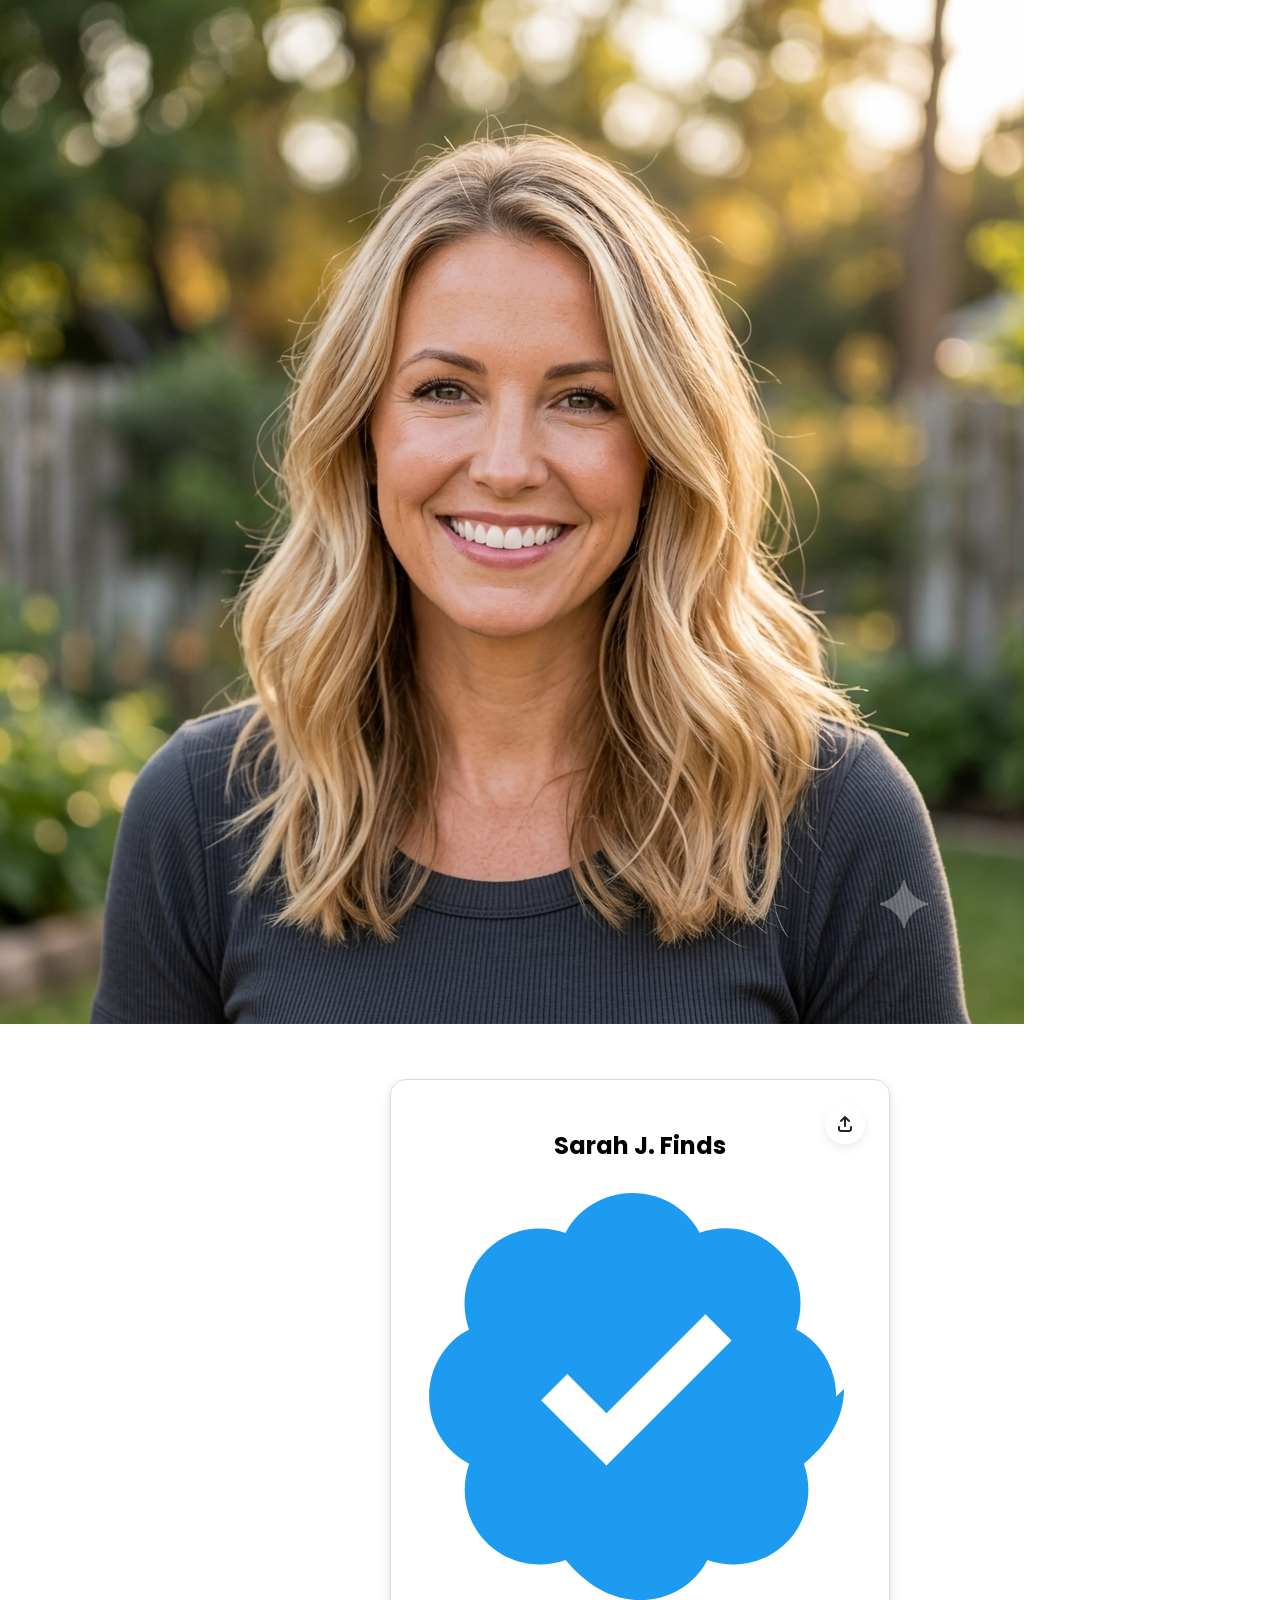
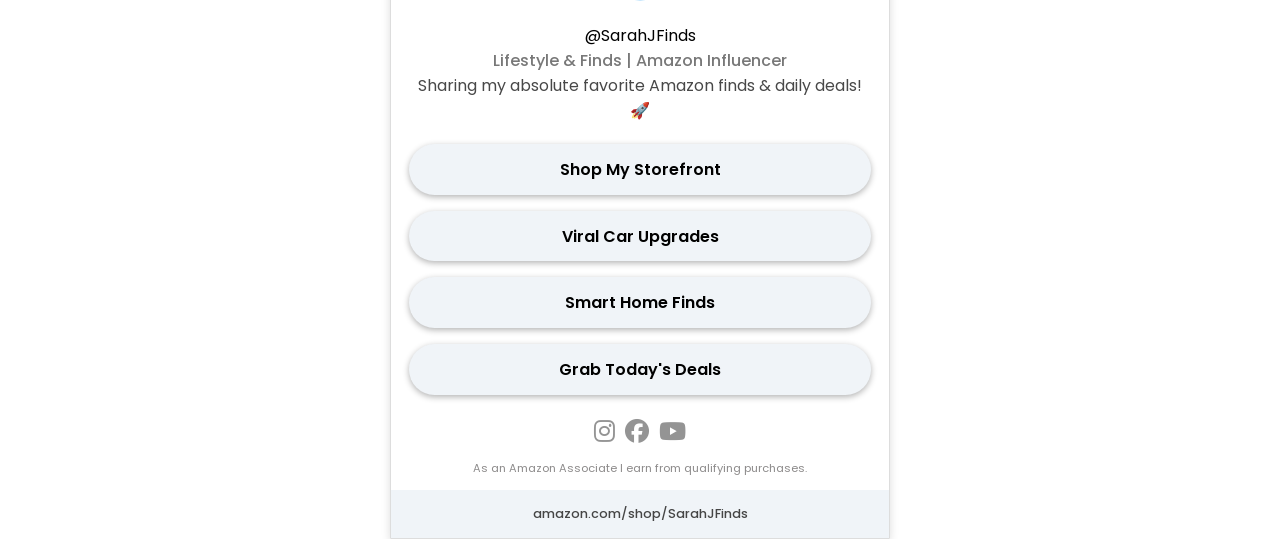
==== index.html @ 6eb3b2db "Update index.html" ====
<!DOCTYPE html>
<html lang="en">

<head>
    <meta charset="UTF-8">
    <meta name="viewport" content="width=device-width, initial-scale=1.0, viewport-fit=cover">
    <title>Emily Knight Finds</title>
    <link rel="stylesheet" href="style.css?v=6">
    <link rel="icon" type="image/webp" href="/favicon.webp">
    <link rel="stylesheet" href="https://cdnjs.cloudflare.com/ajax/libs/font-awesome/6.5.1/css/all.min.css">
    <link href="https://fonts.googleapis.com/css2?family=Poppins:wght@400;500;600;700&display=swap" rel="stylesheet">
</head>

<body>
    <main>
        <div class="top-banner"></div>
        <div class="profile-section">
            <img src="avatar.png" class="profile-pic" alt="Profile">
        </div>

        <section class="bio-card">
            <button class="bio-card__share-btn" onclick="sharePage()" aria-label="Share Page">
                <i class="fa-solid fa-arrow-up-from-bracket"></i>
            </button>

            <div class="bio-card__user-info">
                <h2 class="bio-card__title">
                    Sarah J. Finds
                    <svg class="bio-card__verified-icon" viewBox="0 0 24 24" fill="none">
                        <path
                            d="M22.5 12.5c0-1.58-.875-2.95-2.148-3.6.154-.435.238-.905.238-1.4 0-2.21-1.79-4-4-4-.495 0-.965.084-1.4.238C14.55 2.475 13.18 1.6 11.6 1.6c-1.58 0-2.95.875-3.6 2.148-.435-.154-.905-.238-1.4-.238-2.21 0-4 1.79-4 4 0 .495.084.965.238 1.4C1.575 9.55.7 10.92.7 12.5c0 1.58.875 2.95 2.148 3.6-.154.435-.238.905-.238 1.4 0 2.21 1.79 4 4 4 .495 0 .965-.084 1.4-.238 1.05 1.273 2.42 2.148 4 2.148 1.58 0 2.95-.875 3.6-2.148.435.154.905.238 1.4.238 2.21 0 4-1.79 4-4 0-.495-.084-.965-.238-1.4 1.273-1.05 2.148-2.42 2.148-4z"
                            fill="#1d9bf0" />
                        <path d="M10.2 16.2l-3.5-3.5 1.4-1.4 2.1 2.1 5.3-5.3 1.4 1.4-6.7 6.7z" fill="#ffffff" />
                    </svg>
                </h2>
                <div class="sub-info">
                    <p class="bio-card__handle">@SarahJFinds</p>
                    <p class="bio-card__tag">Lifestyle & Finds | Amazon Influencer</p>
                    <p class="bio-card__desc">Sharing my absolute favorite Amazon finds & daily deals! 🚀</p>
                </div>
            </div>

            <section class="bio-card__links">
                <a class="bio-card__link-item" href="https://a.co/d/093No6jD">Shop My Storefront</a>
                <a class="bio-card__link-item"
                    href="https://www.amazon.com/shop/sarahjfinds/list/167Q8BBT20UN0?ref_=aipsflist&tag=sarahjfinds01-20">Viral
                    Car Upgrades</a>
                <a class="bio-card__link-item"
                    href="https://www.amazon.com/shop/sarahjfinds/list/2NCEA0ME5L32X?ref_=aipsflist&tag=sarahjfinds01-20">Smart
                    Home Finds</a>
                <a class="bio-card__link-item" href="https://a.co/d/093No6jD">Grab Today's Deals</a>
            </section>

            <section class="bio-card__socials">
                <a href="https://www.instagram.com/sarahjfinds">
                    <i class="fa-brands fa-instagram bio-card__social-icon"></i>
                </a>
                <a href="https://facebook.com/sarahjfinds">
                    <i class="fa-brands fa-facebook bio-card__social-icon"></i>
                </a>
                <a href="https://youtube.com/@SarahJFinds">
                    <i class="fa-brands fa-youtube bio-card__social-icon"></i>
                </a>
            </section>

            <span class="bio-card__disclosure">As an Amazon Associate I earn from qualifying purchases.</span>

            <footer class="bio-card__footer">
                <span>amazon.com/shop/SarahJFinds</span>
            </footer>
        </section>

        <script>
            function sharePage() {
                if (navigator.share) {
                    navigator.share({
                        title: document.title,
                        url: window.location.href
                    }).catch(err => console.log('Share canceled'));
                } else {
                    navigator.clipboard.writeText(window.location.href);
                    alert("Link copied to clipboard!");
                }
            }
        </script>
    </main>
</body>

</html>
---- style.css ----
* {
    padding: 0;
    margin: 0;
    box-sizing: border-box;
}

body {
    min-height: 100svh;
    display: flex;
    flex-direction: column;
    user-select: none;
    font-family: 'Poppins', ui-sans-serif, system-ui, -apple-system, BlinkMacSystemFont, "Segoe UI", Roboto, "Helvetica Neue", Arial, "Noto Sans", sans-serif;
}

.bio-card__bg-curve {
    fill: #f0f4f8;
    position: absolute;
    top: 0;
    left: 0;
    width: 100%;
    z-index: -1;
}

.bio-card {
    flex: 1;
    display: flex;
    flex-direction: column;
    align-items: center;
    text-align: center;
    gap: 0.8rem;
    padding-block: 3rem 0.5rem;
    margin: 0 auto;
    max-width: 500px;
    width: 100%;
    position: relative;
    padding-bottom: env(safe-area-inset-bottom);
}

.bio-card__share-btn {
    width: 2.5rem;
    height: 2.5rem;
    border-radius: 50%;
    background-color: #ffffff83;
    border: none;
    color: #222222;
    display: flex;
    align-items: center;
    justify-content: center;
    cursor: pointer;
    box-shadow: 0 4px 10px #00000014;
    transition: transform 0.2s ease, background-color 0.2s ease;
    position: absolute;
    top: 0;
    right: 0;
    margin: 1.5rem;
}

.bio-card__share-btn i {
    font-size: 1rem;
}

.bio-card__share-btn:hover {
    transform: scale(1.08);
    background-color: #ffffffc2;
}

.bio-card__avatar-box {
    aspect-ratio: 1;
    border-radius: 50%;
    border: 3px solid #ffffff;
    box-shadow: 0 0 0 3px #b2b1b1;
    object-fit: cover;
    overflow: hidden;
}

.bio-card__avatar-img {
    width: 100px;
    transform: scale(1.3);
    object-position: center 2px;
    pointer-events: none;
}

.bio-card__user-info {
    display: grid;
    gap: 0.2rem;
    width: 90%;
}

.bio-card__desc {
    font-size: 1rem;
    color: #484848;
}

.bio-card__tag {
    color: #787878;
    font-weight: 500;
}

.bio-card__links {
    margin-top: 0.5rem;
    display: grid;
    gap: 1rem;
    width: 100%;
    padding-inline: 1.1rem;
}

.bio-card__link-item {
    text-decoration: none;
    background: #f0f4f8;
    color: black;
    font-weight: 600;
    border-radius: 2rem;
    padding: 0.8rem;
    box-shadow: 0 2px 6px #b3b3b3;
    transition: 0.3s ease;
}

.bio-card__link-item:hover {
    transform: scale(1.02);
}

.bio-card__socials {
    margin-top: 0.75rem;
    display: flex;
    align-items: center;
    gap: 0.6rem;
}

.bio-card__social-icon {
    font-size: 24px;
    color: #949494;
    transition: 0.3s;
    cursor: pointer;
}

.bio-card__social-icon:hover {
    transform: scale(1.1);
}

.fa-instagram:hover {
    color: #ff00ee;
}

.fa-youtube:hover {
    color: #ff0000;
}

.fa-facebook:hover {
    color: #1877f2;
}

.bio-card__disclosure {
    margin-top: auto;
    font-size: 0.7rem;
    color: #8d8b8b;
}

.bio-card__footer {
    background: #f0f4f8;
    color: #454545;
    font-size: 0.80rem;
    font-weight: 500;
    min-height: 3rem;
    display: flex;
    justify-content: center;
    align-items: center;
    width: 100%;
}

@media(min-width: 500px) {
    .bio-card__bg-curve {
        display: none;
    }

    .bio-card {
        margin-top: 3rem;
        box-shadow: 0 3px 10px #ddd;
        border-radius: 1rem 1rem 0 0;
        border: 1px solid #ddd;
    }
}
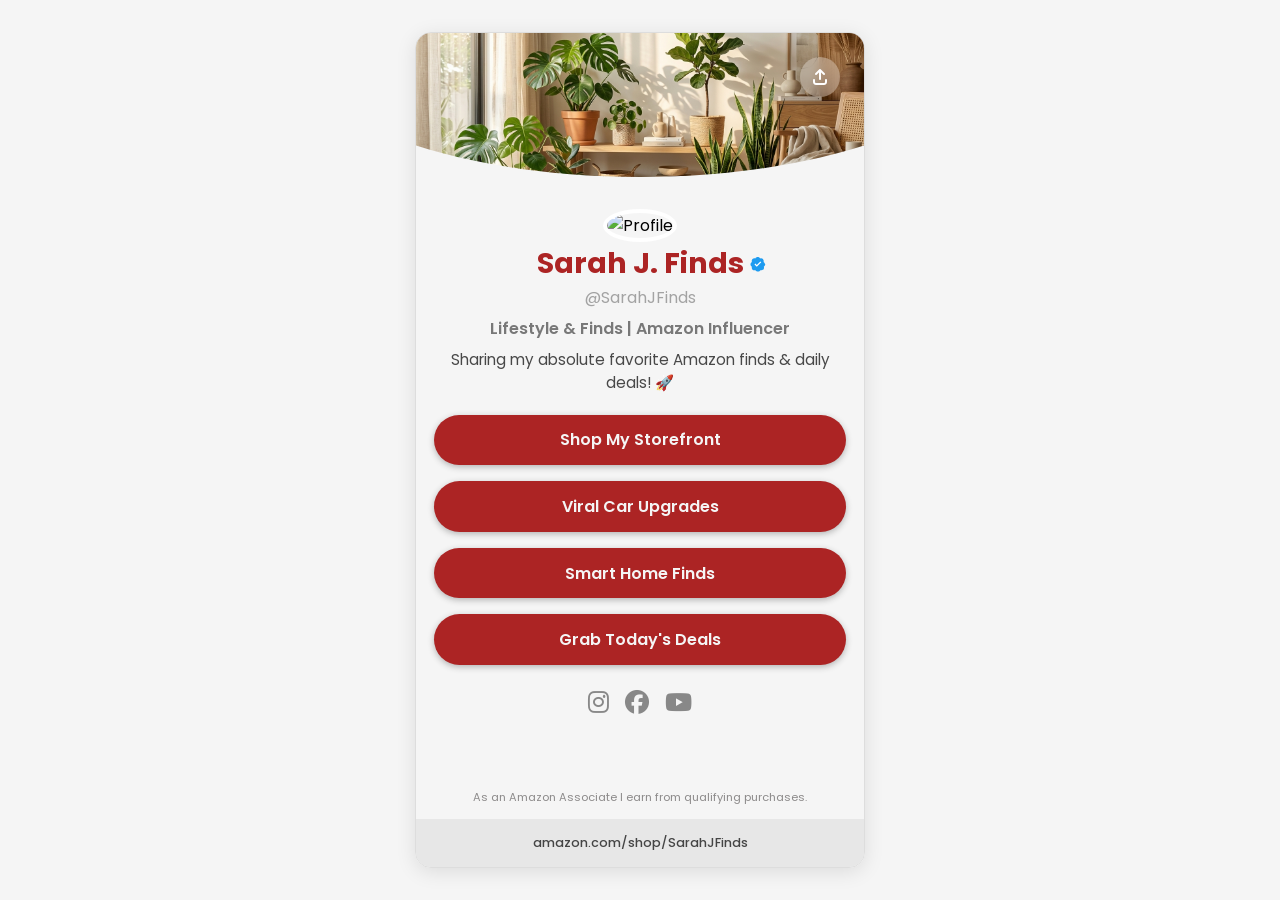
==== commit 02ee9448: "Update index.html" ====
--- a/index.html
+++ b/index.html
@@ -5,7 +5,7 @@
     <meta charset="UTF-8">
     <meta name="viewport" content="width=device-width, initial-scale=1.0, viewport-fit=cover">
     <title>Emily Knight Finds</title>
-    <link rel="stylesheet" href="style.css?v=6">
+    <link rel="stylesheet" href="style.css?v=2">
     <link rel="icon" type="image/webp" href="/favicon.webp">
     <link rel="stylesheet" href="https://cdnjs.cloudflare.com/ajax/libs/font-awesome/6.5.1/css/all.min.css">
     <link href="https://fonts.googleapis.com/css2?family=Poppins:wght@400;500;600;700&display=swap" rel="stylesheet">
--- a/style.css
+++ b/style.css
@@ -5,20 +5,42 @@
 }
 
 body {
+    background: whitesmoke;
     min-height: 100svh;
     display: flex;
+    justify-content: center;
+    user-select: none;
+    font-family: 'Poppins', ui-sans-serif, system-ui, -apple-system, sans-serif;
+}
+
+main {
+    position: relative;
+    display: flex;
     flex-direction: column;
-    user-select: none;
-    font-family: 'Poppins', ui-sans-serif, system-ui, -apple-system, BlinkMacSystemFont, "Segoe UI", Roboto, "Helvetica Neue", Arial, "Noto Sans", sans-serif;
-}
-
-.bio-card__bg-curve {
-    fill: #f0f4f8;
-    position: absolute;
-    top: 0;
-    left: 0;
-    width: 100%;
-    z-index: -1;
+    align-items: center;
+    max-width: 450px;
+    width: 100%;
+    min-height: 100vh;
+}
+
+.top-banner {
+    width: 100%;
+    height: 180px;
+    background-image: url('background-img.png');
+    background-size: cover;
+    background-position: center;
+    clip-path: ellipse(80% 80% at 50% 0);
+}
+
+.profile-pic {
+    aspect-ratio: 1;
+    width: clamp(130px, 35vw, 150px);
+    border-radius: 50%;
+    border: 4px solid #ffffff;
+    margin-top: -120px;
+    position: relative;
+    z-index: 10;
+    pointer-events: none;
 }
 
 .bio-card {
@@ -28,31 +50,29 @@
     align-items: center;
     text-align: center;
     gap: 0.8rem;
-    padding-block: 3rem 0.5rem;
-    margin: 0 auto;
-    max-width: 500px;
-    width: 100%;
-    position: relative;
-    padding-bottom: env(safe-area-inset-bottom);
+    width: 100%;
 }
 
 .bio-card__share-btn {
     width: 2.5rem;
     height: 2.5rem;
     border-radius: 50%;
-    background-color: #ffffff83;
+    background: rgba(255, 255, 255, 0.3);
+    backdrop-filter: blur(6px);
+    -webkit-backdrop-filter: blur(8px);
     border: none;
-    color: #222222;
+    box-shadow: 0 4px 12px rgba(0, 0, 0, 0.15);
+    color: #ffffff;
     display: flex;
     align-items: center;
     justify-content: center;
     cursor: pointer;
-    box-shadow: 0 4px 10px #00000014;
-    transition: transform 0.2s ease, background-color 0.2s ease;
-    position: absolute;
+    transition: transform 0.2s ease;
+    position: fixed;
     top: 0;
     right: 0;
     margin: 1.5rem;
+    z-index: 20;
 }
 
 .bio-card__share-btn i {
@@ -61,39 +81,49 @@
 
 .bio-card__share-btn:hover {
     transform: scale(1.08);
-    background-color: #ffffffc2;
-}
-
-.bio-card__avatar-box {
-    aspect-ratio: 1;
-    border-radius: 50%;
-    border: 3px solid #ffffff;
-    box-shadow: 0 0 0 3px #b2b1b1;
-    object-fit: cover;
-    overflow: hidden;
-}
-
-.bio-card__avatar-img {
-    width: 100px;
-    transform: scale(1.3);
-    object-position: center 2px;
-    pointer-events: none;
 }
 
 .bio-card__user-info {
+    width: 90%;
+}
+
+.bio-card__title {
+    display: inline-block;
+    position: relative;
+    font-size: 1.8rem;
+    margin: 0 auto;
+    color: #ac2424;
+    font-weight: 700;
+}
+
+.bio-card__verified-icon {
+    width: 1rem;
+    height: 1rem;
+    position: absolute;
+    left: 100%;
+    top: 50%;
+    transform: translateY(-50%);
+    margin-left: 6px;
+}
+
+.sub-info {
     display: grid;
-    gap: 0.2rem;
-    width: 90%;
-}
-
-.bio-card__desc {
+    gap: 0.4rem;
+}
+
+.bio-card__handle {
+    color: #a3a3a3;
     font-size: 1rem;
-    color: #484848;
 }
 
 .bio-card__tag {
     color: #787878;
-    font-weight: 500;
+    font-weight: 600;
+}
+
+.bio-card__desc {
+    font-size: 0.95rem;
+    color: #484848;
 }
 
 .bio-card__links {
@@ -106,8 +136,8 @@
 
 .bio-card__link-item {
     text-decoration: none;
-    background: #f0f4f8;
-    color: black;
+    background: #ac2424;
+    color: whitesmoke;
     font-weight: 600;
     border-radius: 2rem;
     padding: 0.8rem;
@@ -123,12 +153,12 @@
     margin-top: 0.75rem;
     display: flex;
     align-items: center;
-    gap: 0.6rem;
+    gap: 1rem;
 }
 
 .bio-card__social-icon {
     font-size: 24px;
-    color: #949494;
+    color: #888888;
     transition: 0.3s;
     cursor: pointer;
 }
@@ -137,26 +167,19 @@
     transform: scale(1.1);
 }
 
-.fa-instagram:hover {
-    color: #ff00ee;
-}
-
-.fa-youtube:hover {
-    color: #ff0000;
-}
-
-.fa-facebook:hover {
-    color: #1877f2;
-}
+.fa-instagram:hover { color: #ff00ee; }
+.fa-facebook:hover { color: #1877f2; }
+.fa-youtube:hover { color: #ff0000; }
 
 .bio-card__disclosure {
     margin-top: auto;
     font-size: 0.7rem;
     color: #8d8b8b;
+    padding-inline: 1rem;
 }
 
 .bio-card__footer {
-    background: #f0f4f8;
+    background: #e7e7e7;
     color: #454545;
     font-size: 0.80rem;
     font-weight: 500;
@@ -167,15 +190,19 @@
     width: 100%;
 }
 
-@media(min-width: 500px) {
-    .bio-card__bg-curve {
-        display: none;
+/* Responsive Desktop Rules */
+@media (min-width: 450px) {
+    main {
+        margin-top: 2rem;
+        margin-bottom: 2rem;
+        box-shadow: 0 4px 20px rgba(0, 0, 0, 0.1);
+        border-radius: 1rem;
+        border: 1px solid #ddd;
+        overflow: hidden;
+        min-height: auto;
     }
 
-    .bio-card {
-        margin-top: 3rem;
-        box-shadow: 0 3px 10px #ddd;
-        border-radius: 1rem 1rem 0 0;
-        border: 1px solid #ddd;
+    .bio-card__share-btn {
+        position: absolute;
     }
 }
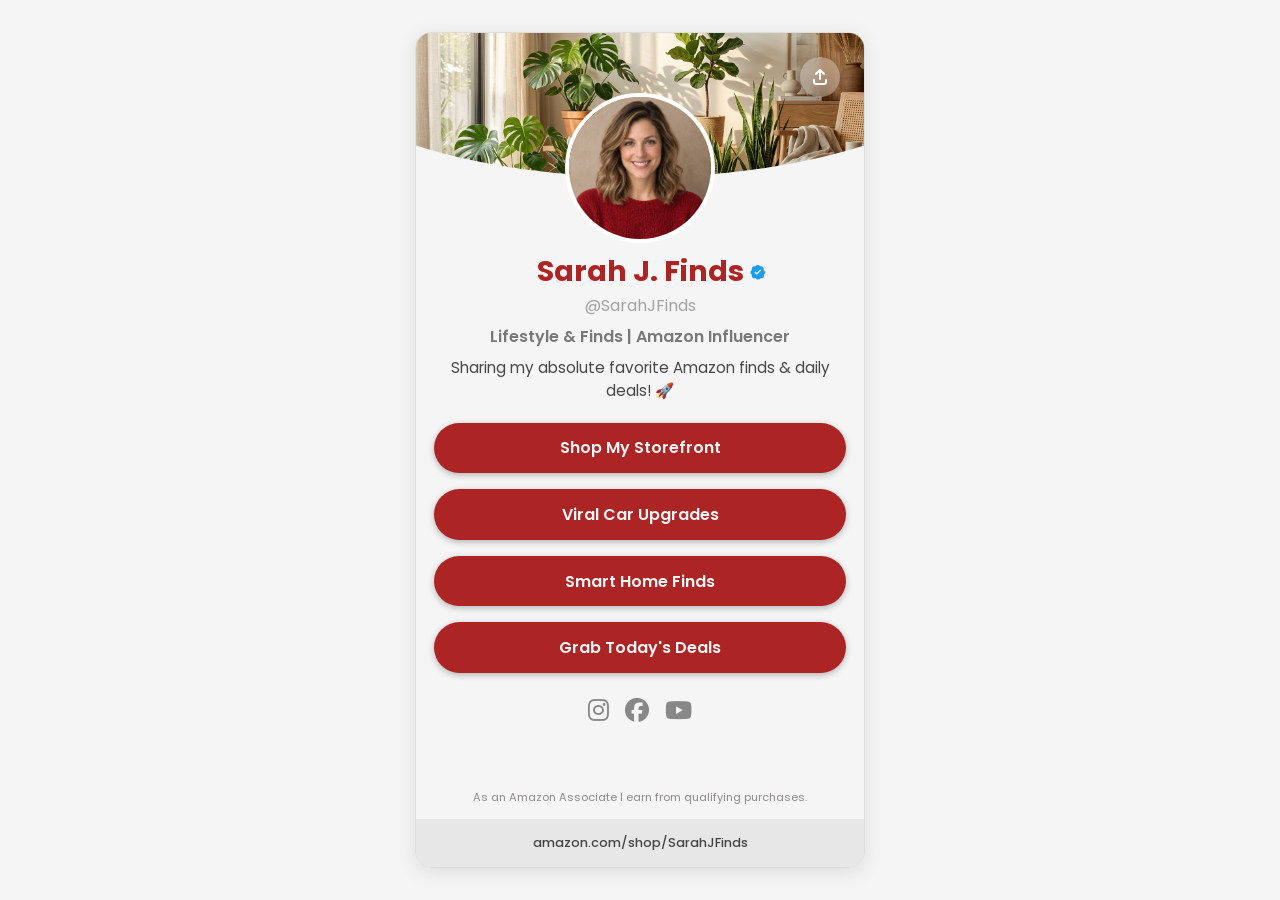
==== commit 57d22b00: "Update index.html" ====
--- a/index.html
+++ b/index.html
@@ -5,7 +5,7 @@
     <meta charset="UTF-8">
     <meta name="viewport" content="width=device-width, initial-scale=1.0, viewport-fit=cover">
     <title>Emily Knight Finds</title>
-    <link rel="stylesheet" href="style.css?v=2">
+    <link rel="stylesheet" href="bio.css">
     <link rel="icon" type="image/webp" href="/favicon.webp">
     <link rel="stylesheet" href="https://cdnjs.cloudflare.com/ajax/libs/font-awesome/6.5.1/css/all.min.css">
     <link href="https://fonts.googleapis.com/css2?family=Poppins:wght@400;500;600;700&display=swap" rel="stylesheet">
--- a/bio.css
+++ b/bio.css
@@ -0,0 +1,208 @@
+* {
+    padding: 0;
+    margin: 0;
+    box-sizing: border-box;
+}
+
+body {
+    background: whitesmoke;
+    min-height: 100svh;
+    display: flex;
+    justify-content: center;
+    user-select: none;
+    font-family: 'Poppins', ui-sans-serif, system-ui, -apple-system, sans-serif;
+}
+
+main {
+    position: relative;
+    display: flex;
+    flex-direction: column;
+    align-items: center;
+    max-width: 450px;
+    width: 100%;
+    min-height: 100vh;
+}
+
+.top-banner {
+    width: 100%;
+    height: 180px;
+    background-image: url('background-img.png');
+    background-size: cover;
+    background-position: center;
+    clip-path: ellipse(80% 80% at 50% 0);
+}
+
+.profile-pic {
+    aspect-ratio: 1;
+    width: clamp(130px, 35vw, 150px);
+    border-radius: 50%;
+    border: 4px solid #ffffff;
+    margin-top: -120px;
+    position: relative;
+    z-index: 10;
+    pointer-events: none;
+}
+
+.bio-card {
+    flex: 1;
+    display: flex;
+    flex-direction: column;
+    align-items: center;
+    text-align: center;
+    gap: 0.8rem;
+    width: 100%;
+}
+
+.bio-card__share-btn {
+    width: 2.5rem;
+    height: 2.5rem;
+    border-radius: 50%;
+    background: rgba(255, 255, 255, 0.3);
+    backdrop-filter: blur(6px);
+    -webkit-backdrop-filter: blur(8px);
+    border: none;
+    box-shadow: 0 4px 12px rgba(0, 0, 0, 0.15);
+    color: #ffffff;
+    display: flex;
+    align-items: center;
+    justify-content: center;
+    cursor: pointer;
+    transition: transform 0.2s ease;
+    position: fixed;
+    top: 0;
+    right: 0;
+    margin: 1.5rem;
+    z-index: 20;
+}
+
+.bio-card__share-btn i {
+    font-size: 1rem;
+}
+
+.bio-card__share-btn:hover {
+    transform: scale(1.08);
+}
+
+.bio-card__user-info {
+    width: 90%;
+}
+
+.bio-card__title {
+    display: inline-block;
+    position: relative;
+    font-size: 1.8rem;
+    margin: 0 auto;
+    color: #ac2424;
+    font-weight: 700;
+}
+
+.bio-card__verified-icon {
+    width: 1rem;
+    height: 1rem;
+    position: absolute;
+    left: 100%;
+    top: 50%;
+    transform: translateY(-50%);
+    margin-left: 6px;
+}
+
+.sub-info {
+    display: grid;
+    gap: 0.4rem;
+}
+
+.bio-card__handle {
+    color: #a3a3a3;
+    font-size: 1rem;
+}
+
+.bio-card__tag {
+    color: #787878;
+    font-weight: 600;
+}
+
+.bio-card__desc {
+    font-size: 0.95rem;
+    color: #484848;
+}
+
+.bio-card__links {
+    margin-top: 0.5rem;
+    display: grid;
+    gap: 1rem;
+    width: 100%;
+    padding-inline: 1.1rem;
+}
+
+.bio-card__link-item {
+    text-decoration: none;
+    background: #ac2424;
+    color: whitesmoke;
+    font-weight: 600;
+    border-radius: 2rem;
+    padding: 0.8rem;
+    box-shadow: 0 2px 6px #b3b3b3;
+    transition: 0.3s ease;
+}
+
+.bio-card__link-item:hover {
+    transform: scale(1.02);
+}
+
+.bio-card__socials {
+    margin-top: 0.75rem;
+    display: flex;
+    align-items: center;
+    gap: 1rem;
+}
+
+.bio-card__social-icon {
+    font-size: 24px;
+    color: #888888;
+    transition: 0.3s;
+    cursor: pointer;
+}
+
+.bio-card__social-icon:hover {
+    transform: scale(1.1);
+}
+
+.fa-instagram:hover { color: #ff00ee; }
+.fa-facebook:hover { color: #1877f2; }
+.fa-youtube:hover { color: #ff0000; }
+
+.bio-card__disclosure {
+    margin-top: auto;
+    font-size: 0.7rem;
+    color: #8d8b8b;
+    padding-inline: 1rem;
+}
+
+.bio-card__footer {
+    background: #e7e7e7;
+    color: #454545;
+    font-size: 0.80rem;
+    font-weight: 500;
+    min-height: 3rem;
+    display: flex;
+    justify-content: center;
+    align-items: center;
+    width: 100%;
+}
+
+/* Responsive Desktop Rules */
+@media (min-width: 450px) {
+    main {
+        margin-top: 2rem;
+        margin-bottom: 2rem;
+        box-shadow: 0 4px 20px rgba(0, 0, 0, 0.1);
+        border-radius: 1rem;
+        border: 1px solid #ddd;
+        overflow: hidden;
+        min-height: auto;
+    }
+
+    .bio-card__share-btn {
+        position: absolute;
+    }
+}
